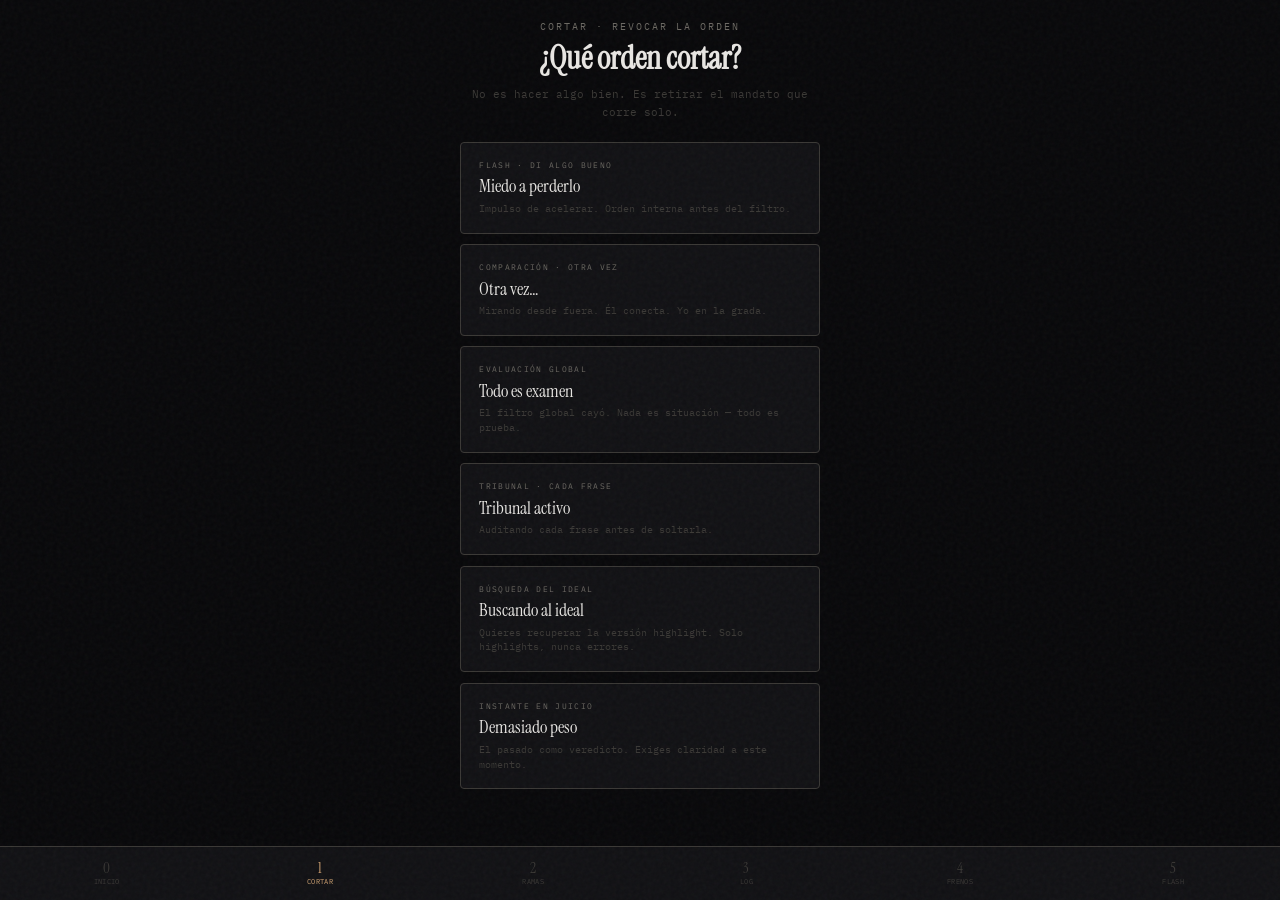
==== cortar.html @ 1bcad285 "Rewrite all modules around personal cycle map and shared assets Co-authored-by: Cursor <cursoragent@" ====
<!DOCTYPE html>
<html lang="es">
<head>
  <meta charset="UTF-8">
  <meta name="viewport" content="width=device-width, initial-scale=1.0, viewport-fit=cover, user-scalable=no">
  <meta name="apple-mobile-web-app-capable" content="yes">
  <meta name="theme-color" content="#08080a">
  <link rel="manifest" href="manifest.json">
  <title>Cortar · Sistema Flujo</title>
  <link rel="preconnect" href="https://fonts.googleapis.com">
  <link rel="preconnect" href="https://fonts.gstatic.com" crossorigin>
  <link href="https://fonts.googleapis.com/css2?family=IBM+Plex+Mono:wght@400;500&family=Instrument+Serif:ital@0;1&display=swap" rel="stylesheet">
  <link rel="stylesheet" href="assets/sistema.css">
  <style>
    .choose-screen { transition: opacity 0.35s, transform 0.35s; }
    .choose-screen.off { opacity: 0; pointer-events: none; transform: scale(0.97); }

    .trigger-big {
      font-family: 'Instrument Serif', serif;
      font-style: italic;
      font-size: clamp(1.6rem, 6vw, 2.2rem);
      color: var(--old);
      text-align: center;
      margin: 0.75rem 0;
    }

    .scoreboard {
      display: flex;
      align-items: flex-end;
      justify-content: center;
      gap: 2rem;
      margin-bottom: 1.5rem;
      opacity: 0;
      transition: opacity 0.5s;
    }
    .scoreboard.show { opacity: 1; }
    .scoreboard.cut .score-col { opacity: 0; transform: translateY(8px); filter: blur(3px); transition: 0.6s; }
    .score-col { display: flex; flex-direction: column; align-items: center; gap: 0.35rem; transition: 0.6s; }
    .score-bar { width: 3px; background: var(--dim); border-radius: 2px; }
    .score-col.them .score-bar { height: 64px; }
    .score-col.you .score-bar { height: 24px; }
    .score-label { font-size: 0.55rem; color: var(--muted); text-transform: uppercase; }

    .meter {
      width: min(200px, 70vw);
      height: 5px;
      background: var(--dim);
      border-radius: 3px;
      margin-bottom: 1.5rem;
      overflow: hidden;
      opacity: 0;
      transition: opacity 0.4s;
    }
    .meter.show { opacity: 1; }
    .meter-fill {
      height: 100%;
      background: var(--accent);
      width: 92%;
      transition: width 0.7s ease 0.15s;
    }
    .meter.cut .meter-fill { width: 0%; }
  </style>
</head>
<body class="no-scroll">
  <div class="grain" aria-hidden="true"></div>
  <div class="app full">
    <main class="page center choose-screen" id="choose">
      <p class="module-tag">Cortar · Revocar la orden</p>
      <h1 class="page-title" style="text-align:center">¿Qué orden cortar?</h1>
      <p class="page-sub" style="text-align:center;margin-bottom:1.25rem">No es hacer algo bien. Es retirar el mandato que corre solo.</p>
      <div class="stack" id="modeList"></div>
    </main>

    <main class="page center choose-screen off" id="ready" hidden>
      <p class="module-tag" id="readyTag">Corte</p>
      <p class="trigger-big" id="trigger"></p>
      <p class="page-sub" style="text-align:center" id="sub"></p>
      <button class="btn-round" id="activate" type="button">
        <span class="btn-round-label" id="btnLabel">Cortar</span>
      </button>
      <button class="text-btn" type="button" id="backModes" style="margin-top:1.25rem">← Elegir otra orden</button>
    </main>

    <section class="overlay-screen" id="cut" hidden aria-label="Corte activo">
      <div class="scoreboard" id="scoreboard" aria-hidden="true">
        <div class="score-col them"><div class="score-bar"></div><span class="score-label">Él</span></div>
        <div class="score-col you"><div class="score-bar"></div><span class="score-label">Tú</span></div>
      </div>
      <div class="meter" id="meter" aria-hidden="true"><div class="meter-fill" id="meterFill"></div></div>
      <p class="strike" id="old"></p>
      <p class="cut-text" id="cut"></p>
      <p class="anchor" id="anchor"></p>
      <p class="dismiss" id="dismiss">Toca para volver</p>
    </section>
  </div>

  <script src="assets/mapa.js"></script>
  <script>
    const modeLabels = {
      flash: 'Flash · Di algo bueno',
      comparacion: 'Comparación · Otra vez',
      evaluacion: 'Evaluación global',
      tribunal: 'Tribunal · Cada frase',
      ideal: 'Búsqueda del ideal',
      instante: 'Instante en juicio'
    };

    const choose = document.getElementById('choose');
    const ready = document.getElementById('ready');
    const cutScreen = document.getElementById('cut');
    const modeList = document.getElementById('modeList');

    modeList.innerHTML = Object.entries(MAPA.cortes).map(([key, c]) => `
      <button class="card" type="button" data-mode="${key}">
        <div class="card-id">${modeLabels[key] || key}</div>
        <div class="card-label">${c.trigger}</div>
        <div class="card-hint">${c.sub}</div>
      </button>
    `).join('');

    let currentMode = SISTEMA.qs('modo');
    let active = false;

    function pickMode(key) {
      currentMode = key;
      const c = MAPA.cortes[key];
      document.getElementById('readyTag').textContent = modeLabels[key] || key;
      document.getElementById('trigger').textContent = c.trigger;
      document.getElementById('sub').textContent = c.sub.replace(/<[^>]+>/g, '');
      document.getElementById('btnLabel').textContent = c.btn;
      choose.classList.add('off');
      setTimeout(() => {
        choose.hidden = true;
        ready.hidden = false;
        ready.classList.remove('off');
      }, 280);
    }

    if (currentMode && MAPA.cortes[currentMode]) pickMode(currentMode);

    modeList.querySelectorAll('[data-mode]').forEach(btn => {
      btn.addEventListener('click', () => pickMode(btn.dataset.mode));
    });

    document.getElementById('backModes').addEventListener('click', () => {
      ready.classList.add('off');
      setTimeout(() => {
        ready.hidden = true;
        choose.hidden = false;
        choose.classList.remove('off');
      }, 280);
    });

    function runCut() {
      if (active || !currentMode) return;
      active = true;
      const c = MAPA.cortes[currentMode];
      const sb = document.getElementById('scoreboard');
      const meter = document.getElementById('meter');

      ready.classList.add('off');
      cutScreen.hidden = false;

      sb.style.display = c.visual === 'scoreboard' ? 'flex' : 'none';
      meter.style.display = c.visual === 'meter' ? 'block' : 'none';

      document.getElementById('old').textContent = c.old;
      document.getElementById('cut').innerHTML = c.cut;
      document.getElementById('anchor').textContent = c.anchor;

      requestAnimationFrame(() => {
        cutScreen.classList.add('visible');
        if (c.visual === 'scoreboard') {
          sb.classList.add('show');
          setTimeout(() => sb.classList.add('cut'), 200);
        }
        if (c.visual === 'meter') {
          meter.classList.add('show');
          setTimeout(() => meter.classList.add('cut'), 200);
        }
        setTimeout(() => document.getElementById('old').classList.add('show'), 350);
        setTimeout(() => document.getElementById('cut').classList.add('show'), 500);
        setTimeout(() => {
          document.getElementById('anchor').classList.add('show');
          document.getElementById('dismiss').classList.add('show');
        }, 700);
      });
    }

    function resetCut() {
      if (!active) return;
      active = false;
      cutScreen.classList.remove('visible');
      ['old', 'cut', 'anchor', 'dismiss'].forEach(id => document.getElementById(id).classList.remove('show'));
      document.getElementById('scoreboard').classList.remove('show', 'cut');
      document.getElementById('meter').classList.remove('show', 'cut');
      setTimeout(() => {
        cutScreen.hidden = true;
        ready.classList.remove('off');
      }, 400);
    }

    document.getElementById('activate').addEventListener('click', runCut);
    cutScreen.addEventListener('click', resetCut);

    SISTEMA.injectNav('cortar.html');
  </script>
</body>
</html>
---- assets/sistema.css ----
:root {
  --bg: #08080a;
  --surface: #111114;
  --surface-2: #18181c;
  --text: #e8e6e3;
  --muted: #6b6862;
  --dim: #3a3835;
  --accent: #d4a574;
  --accent-glow: rgba(212, 165, 116, 0.15);
  --old: #8b5a5a;
  --good: #6a8a6a;
  --rama-a: #7a5c5c;
  --rama-b: #6a6a5a;
  --cut: #c9c5be;
  --nav-h: 3.35rem;
}

*, *::before, *::after {
  box-sizing: border-box;
  margin: 0;
  padding: 0;
  -webkit-tap-highlight-color: transparent;
}

html, body {
  height: 100%;
}

body {
  font-family: 'IBM Plex Mono', monospace;
  background: var(--bg);
  color: var(--text);
  touch-action: manipulation;
}

body.no-scroll { overflow: hidden; }
body.scroll { overflow-x: hidden; overflow-y: auto; }

.grain {
  position: fixed;
  inset: 0;
  pointer-events: none;
  opacity: 0.04;
  background-image: url("data:image/svg+xml,%3Csvg viewBox='0 0 256 256' xmlns='http://www.w3.org/2000/svg'%3E%3Cfilter id='n'%3E%3CfeTurbulence type='fractalNoise' baseFrequency='0.9' numOctaves='4' stitchTiles='stitch'/%3E%3C/filter%3E%3Crect width='100%25' height='100%25' filter='url(%23n)'/%3E%3C/svg%3E");
  z-index: 100;
}

.app {
  min-height: 100%;
  display: flex;
  flex-direction: column;
  position: relative;
}

.app.full { height: 100%; overflow: hidden; }

.page {
  flex: 1;
  padding: max(1.25rem, env(safe-area-inset-top)) 1.35rem calc(var(--nav-h) + 1.25rem + env(safe-area-inset-bottom));
}

.page.center {
  display: flex;
  flex-direction: column;
  align-items: center;
  justify-content: center;
}

.module-tag {
  font-size: 0.62rem;
  letter-spacing: 0.2em;
  text-transform: uppercase;
  color: var(--muted);
  margin-bottom: 0.4rem;
}

.page-title {
  font-family: 'Instrument Serif', serif;
  font-size: clamp(1.5rem, 5.5vw, 2rem);
  line-height: 1.2;
  margin-bottom: 0.5rem;
}

.page-sub {
  font-size: 0.68rem;
  color: var(--dim);
  line-height: 1.65;
  max-width: 340px;
}

.page-sub.wide { max-width: 100%; }

.serif {
  font-family: 'Instrument Serif', serif;
}

.italic { font-style: italic; }
.accent { color: var(--accent); }
.old { color: var(--old); }

.card {
  border: 1px solid var(--dim);
  background: var(--surface);
  border-radius: 4px;
  padding: 1rem 1.15rem;
  text-align: left;
  width: 100%;
  cursor: pointer;
  font-family: inherit;
  color: var(--text);
  transition: border-color 0.2s, box-shadow 0.2s, transform 0.12s;
  text-decoration: none;
  display: block;
}

.card:active { transform: scale(0.985); }

.card:hover, .card:focus-visible {
  border-color: var(--accent);
  box-shadow: 0 0 36px var(--accent-glow);
  outline: none;
}

.card-id {
  font-size: 0.52rem;
  letter-spacing: 0.16em;
  text-transform: uppercase;
  color: var(--muted);
  margin-bottom: 0.35rem;
}

.card-label {
  font-family: 'Instrument Serif', serif;
  font-size: 1.12rem;
  margin-bottom: 0.25rem;
  line-height: 1.25;
}

.card-hint {
  font-size: 0.62rem;
  color: var(--dim);
  line-height: 1.5;
}

.stack { display: flex; flex-direction: column; gap: 0.65rem; width: 100%; max-width: 360px; }

.btn-round {
  width: min(260px, 78vw);
  aspect-ratio: 1;
  border-radius: 50%;
  border: 1px solid var(--dim);
  background: radial-gradient(circle at 40% 35%, var(--surface) 0%, var(--bg) 70%);
  cursor: pointer;
  display: flex;
  flex-direction: column;
  align-items: center;
  justify-content: center;
  gap: 0.6rem;
  transition: border-color 0.3s, box-shadow 0.3s, transform 0.15s;
  font-family: inherit;
  color: var(--accent);
}

.btn-round:active { transform: scale(0.97); }
.btn-round:hover, .btn-round:focus-visible {
  border-color: var(--accent);
  box-shadow: 0 0 60px var(--accent-glow);
  outline: none;
}

.btn-round-label {
  font-size: 0.6rem;
  letter-spacing: 0.22em;
  text-transform: uppercase;
}

.overlay-screen {
  position: fixed;
  inset: 0;
  display: flex;
  flex-direction: column;
  align-items: center;
  justify-content: center;
  padding: 2rem 1.35rem calc(var(--nav-h) + 1.5rem + env(safe-area-inset-bottom));
  opacity: 0;
  pointer-events: none;
  transition: opacity 0.45s ease;
  z-index: 20;
}

.overlay-screen.visible { opacity: 1; pointer-events: auto; }

.strike {
  font-family: 'Instrument Serif', serif;
  font-style: italic;
  color: var(--old);
  text-decoration: line-through;
  text-align: center;
  max-width: 320px;
  line-height: 1.35;
  opacity: 0;
  transition: opacity 0.45s ease 0.15s;
}

.overlay-screen.visible .strike.show { opacity: 0.75; }

.cut-text {
  font-family: 'Instrument Serif', serif;
  font-size: clamp(1.35rem, 5.5vw, 2rem);
  line-height: 1.35;
  text-align: center;
  max-width: 340px;
  opacity: 0;
  transform: translateY(10px);
  transition: opacity 0.55s ease 0.35s, transform 0.55s ease 0.35s;
}

.overlay-screen.visible .cut-text.show { opacity: 1; transform: translateY(0); }

.anchor {
  position: absolute;
  bottom: calc(var(--nav-h) + 0.85rem + env(safe-area-inset-bottom));
  font-size: 0.55rem;
  letter-spacing: 0.1em;
  text-transform: uppercase;
  color: var(--dim);
  text-align: center;
  max-width: 280px;
  line-height: 1.55;
  opacity: 0;
  transition: opacity 0.45s ease 0.65s;
}

.overlay-screen.visible .anchor.show { opacity: 1; }

.dismiss {
  position: absolute;
  bottom: calc(var(--nav-h) + 0.2rem + env(safe-area-inset-bottom));
  font-size: 0.5rem;
  color: var(--dim);
  opacity: 0;
  transition: opacity 0.4s ease 0.8s;
}

.overlay-screen.visible .dismiss.show { opacity: 0.45; }

.hidden-ui {
  opacity: 0;
  pointer-events: none;
  transform: scale(0.97);
  transition: opacity 0.35s ease, transform 0.35s ease;
}

.cycle-box {
  border: 1px solid var(--dim);
  border-radius: 4px;
  padding: 1rem;
  margin: 1.25rem 0;
  font-size: 0.62rem;
  line-height: 1.7;
  color: var(--muted);
}

.cycle-box strong { color: var(--text); font-weight: 500; }

.cycle-step {
  padding: 0.35rem 0;
  border-left: 2px solid var(--dim);
  padding-left: 0.75rem;
  margin-left: 0.25rem;
}

.cycle-step.highlight { border-left-color: var(--accent); color: var(--text); }

.nuclear {
  border: 1px solid var(--old);
  background: rgba(139, 90, 90, 0.06);
  border-radius: 4px;
  padding: 0.85rem 1rem;
  margin: 1rem 0;
  font-size: 0.65rem;
  line-height: 1.6;
}

.nuclear-new {
  border-color: var(--accent);
  background: rgba(212, 165, 116, 0.06);
  margin-top: 0.5rem;
}

.bottom-nav {
  position: fixed;
  bottom: 0;
  left: 0;
  right: 0;
  height: calc(var(--nav-h) + env(safe-area-inset-bottom));
  padding-bottom: env(safe-area-inset-bottom);
  background: var(--surface);
  border-top: 1px solid var(--dim);
  display: flex;
  z-index: 40;
}

.nav-item {
  flex: 1;
  display: flex;
  flex-direction: column;
  align-items: center;
  justify-content: center;
  gap: 0.08rem;
  text-decoration: none;
  color: var(--dim);
  font-size: 0.42rem;
  letter-spacing: 0.05em;
  text-transform: uppercase;
  transition: color 0.2s;
}

.nav-item .nav-num {
  font-family: 'Instrument Serif', serif;
  font-size: 0.92rem;
  line-height: 1;
}

.nav-item.active { color: var(--accent); }

.link-btn {
  display: inline-block;
  padding: 0.7rem 1.25rem;
  border: 1px solid var(--accent);
  color: var(--accent);
  text-decoration: none;
  font-size: 0.6rem;
  letter-spacing: 0.18em;
  text-transform: uppercase;
  transition: background 0.2s, color 0.2s;
}

.link-btn:hover { background: var(--accent); color: var(--bg); }

.text-btn {
  background: none;
  border: none;
  color: var(--dim);
  font-family: inherit;
  font-size: 0.52rem;
  letter-spacing: 0.1em;
  text-transform: uppercase;
  cursor: pointer;
}

@media (prefers-reduced-motion: reduce) {
  *, *::before, *::after { transition-duration: 0.01ms !important; }
}
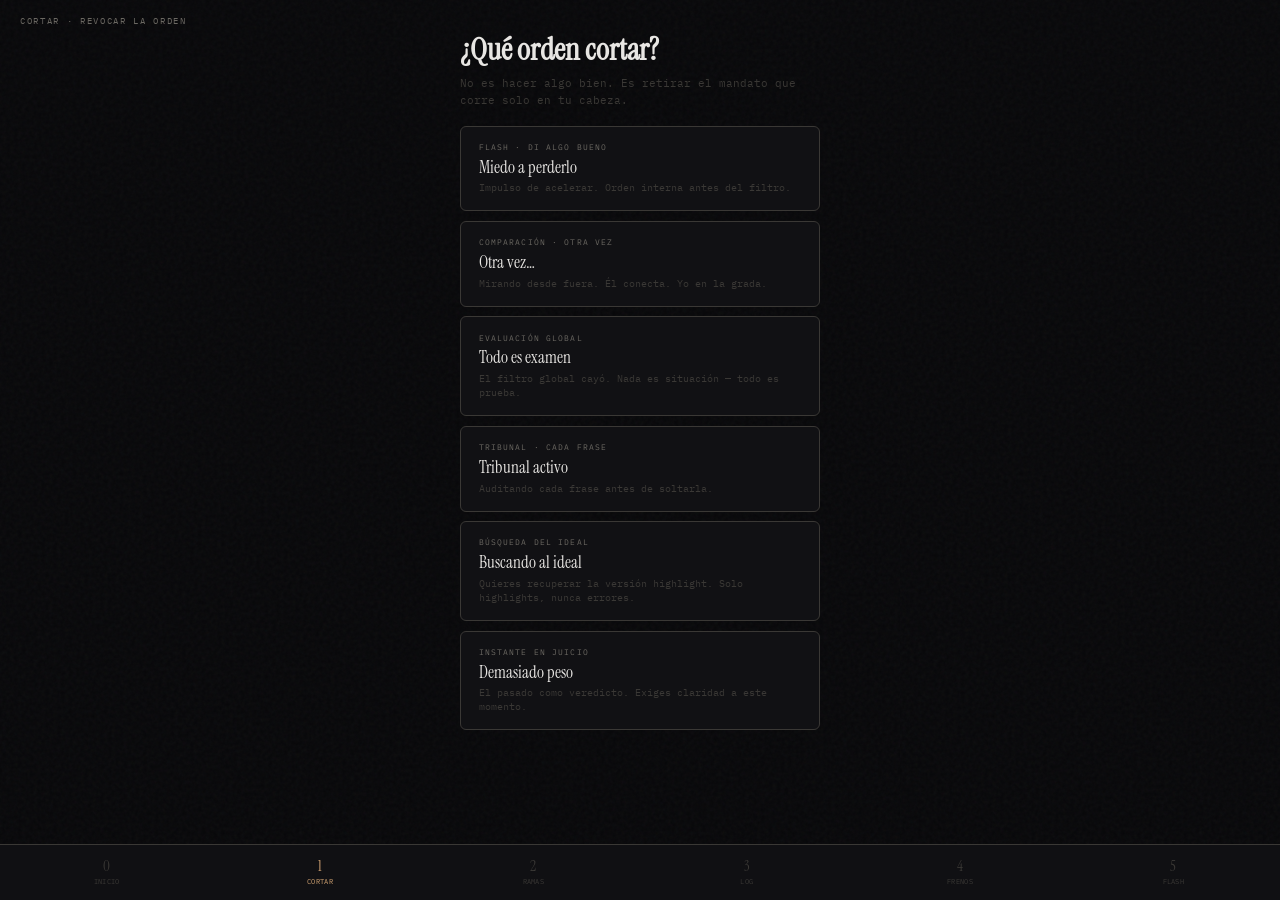
==== commit 19afc92b: "Fix cortar mobile: duplicate ids, z-index, scroll, touch handling Co-authored-by: Cursor <cursoragen" ====
--- a/cortar.html
+++ b/cortar.html
@@ -2,8 +2,10 @@
 <html lang="es">
 <head>
   <meta charset="UTF-8">
-  <meta name="viewport" content="width=device-width, initial-scale=1.0, viewport-fit=cover, user-scalable=no">
+  <meta name="viewport" content="width=device-width, initial-scale=1.0, maximum-scale=1.0, viewport-fit=cover, user-scalable=no">
+  <meta name="mobile-web-app-capable" content="yes">
   <meta name="apple-mobile-web-app-capable" content="yes">
+  <meta name="apple-mobile-web-app-status-bar-style" content="black-translucent">
   <meta name="theme-color" content="#08080a">
   <link rel="manifest" href="manifest.json">
   <title>Cortar · Sistema Flujo</title>
@@ -11,199 +13,62 @@
   <link rel="preconnect" href="https://fonts.gstatic.com" crossorigin>
   <link href="https://fonts.googleapis.com/css2?family=IBM+Plex+Mono:wght@400;500&family=Instrument+Serif:ital@0;1&display=swap" rel="stylesheet">
   <link rel="stylesheet" href="assets/sistema.css">
-  <style>
-    .choose-screen { transition: opacity 0.35s, transform 0.35s; }
-    .choose-screen.off { opacity: 0; pointer-events: none; transform: scale(0.97); }
-
-    .trigger-big {
-      font-family: 'Instrument Serif', serif;
-      font-style: italic;
-      font-size: clamp(1.6rem, 6vw, 2.2rem);
-      color: var(--old);
-      text-align: center;
-      margin: 0.75rem 0;
-    }
-
-    .scoreboard {
-      display: flex;
-      align-items: flex-end;
-      justify-content: center;
-      gap: 2rem;
-      margin-bottom: 1.5rem;
-      opacity: 0;
-      transition: opacity 0.5s;
-    }
-    .scoreboard.show { opacity: 1; }
-    .scoreboard.cut .score-col { opacity: 0; transform: translateY(8px); filter: blur(3px); transition: 0.6s; }
-    .score-col { display: flex; flex-direction: column; align-items: center; gap: 0.35rem; transition: 0.6s; }
-    .score-bar { width: 3px; background: var(--dim); border-radius: 2px; }
-    .score-col.them .score-bar { height: 64px; }
-    .score-col.you .score-bar { height: 24px; }
-    .score-label { font-size: 0.55rem; color: var(--muted); text-transform: uppercase; }
-
-    .meter {
-      width: min(200px, 70vw);
-      height: 5px;
-      background: var(--dim);
-      border-radius: 3px;
-      margin-bottom: 1.5rem;
-      overflow: hidden;
-      opacity: 0;
-      transition: opacity 0.4s;
-    }
-    .meter.show { opacity: 1; }
-    .meter-fill {
-      height: 100%;
-      background: var(--accent);
-      width: 92%;
-      transition: width 0.7s ease 0.15s;
-    }
-    .meter.cut .meter-fill { width: 0%; }
-  </style>
 </head>
 <body class="no-scroll">
   <div class="grain" aria-hidden="true"></div>
-  <div class="app full">
-    <main class="page center choose-screen" id="choose">
-      <p class="module-tag">Cortar · Revocar la orden</p>
-      <h1 class="page-title" style="text-align:center">¿Qué orden cortar?</h1>
-      <p class="page-sub" style="text-align:center;margin-bottom:1.25rem">No es hacer algo bien. Es retirar el mandato que corre solo.</p>
-      <div class="stack" id="modeList"></div>
-    </main>
 
-    <main class="page center choose-screen off" id="ready" hidden>
-      <p class="module-tag" id="readyTag">Corte</p>
-      <p class="trigger-big" id="trigger"></p>
-      <p class="page-sub" style="text-align:center" id="sub"></p>
-      <button class="btn-round" id="activate" type="button">
-        <span class="btn-round-label" id="btnLabel">Cortar</span>
-      </button>
-      <button class="text-btn" type="button" id="backModes" style="margin-top:1.25rem">← Elegir otra orden</button>
-    </main>
+  <div class="app full" id="app">
+    <!-- PANTALLA 1: Elegir orden -->
+    <section class="screen screen-pick active" id="screenPick" aria-label="Elegir orden">
+      <div class="page center scroll-y">
+        <p class="module-tag">Cortar · Revocar la orden</p>
+        <h1 class="page-title">¿Qué orden cortar?</h1>
+        <p class="page-sub">No es hacer algo bien. Es retirar el mandato que corre solo en tu cabeza.</p>
+        <div class="stack" id="modeList" aria-label="Tipos de corte"></div>
+      </div>
+    </section>
 
-    <section class="overlay-screen" id="cut" hidden aria-label="Corte activo">
-      <div class="scoreboard" id="scoreboard" aria-hidden="true">
-        <div class="score-col them"><div class="score-bar"></div><span class="score-label">Él</span></div>
-        <div class="score-col you"><div class="score-bar"></div><span class="score-label">Tú</span></div>
+    <!-- PANTALLA 2: Listo para cortar -->
+    <section class="screen screen-ready" id="screenReady" aria-label="Preparar corte">
+      <div class="page center justify" style="height:100%;padding-bottom:calc(var(--nav-h) + 1rem + var(--safe-bottom))">
+        <p class="module-tag" id="readyTag" style="align-self:center;text-align:center">Corte</p>
+        <p class="trigger-big" id="triggerText"></p>
+        <p class="page-sub" style="text-align:center;margin-bottom:1.75rem" id="triggerSub"></p>
+        <button class="btn-round" id="btnCut" type="button" aria-label="Ejecutar corte">
+          <span class="btn-round-ring" aria-hidden="true"></span>
+          <span class="btn-round-label" id="btnCutLabel">Cortar</span>
+        </button>
+        <button class="text-btn" type="button" id="btnBackPick">← Elegir otra orden</button>
       </div>
-      <div class="meter" id="meter" aria-hidden="true"><div class="meter-fill" id="meterFill"></div></div>
-      <p class="strike" id="old"></p>
-      <p class="cut-text" id="cut"></p>
-      <p class="anchor" id="anchor"></p>
-      <p class="dismiss" id="dismiss">Toca para volver</p>
+    </section>
+
+    <!-- PANTALLA 3: Corte activo (sobre la nav) -->
+    <section class="screen screen-cut" id="screenCut" aria-label="Corte activo">
+      <div class="cut-panel" id="cutPanel">
+        <div class="scoreboard is-hidden" id="scoreboard" aria-hidden="true">
+          <div class="score-col them">
+            <div class="score-bar"></div>
+            <span class="score-label">Él</span>
+          </div>
+          <div class="score-col you">
+            <div class="score-bar"></div>
+            <span class="score-label">Tú</span>
+          </div>
+        </div>
+
+        <div class="meter is-hidden" id="meter" aria-hidden="true">
+          <span class="meter-fill" id="meterFill"></span>
+        </div>
+
+        <p class="strike" id="textOld"></p>
+        <p class="cut-text" id="textCut"></p>
+        <p class="cut-anchor" id="textAnchor"></p>
+        <button class="cut-dismiss" id="btnDismiss" type="button">Toca para volver</button>
+      </div>
     </section>
   </div>
 
   <script src="assets/mapa.js"></script>
-  <script>
-    const modeLabels = {
-      flash: 'Flash · Di algo bueno',
-      comparacion: 'Comparación · Otra vez',
-      evaluacion: 'Evaluación global',
-      tribunal: 'Tribunal · Cada frase',
-      ideal: 'Búsqueda del ideal',
-      instante: 'Instante en juicio'
-    };
-
-    const choose = document.getElementById('choose');
-    const ready = document.getElementById('ready');
-    const cutScreen = document.getElementById('cut');
-    const modeList = document.getElementById('modeList');
-
-    modeList.innerHTML = Object.entries(MAPA.cortes).map(([key, c]) => `
-      <button class="card" type="button" data-mode="${key}">
-        <div class="card-id">${modeLabels[key] || key}</div>
-        <div class="card-label">${c.trigger}</div>
-        <div class="card-hint">${c.sub}</div>
-      </button>
-    `).join('');
-
-    let currentMode = SISTEMA.qs('modo');
-    let active = false;
-
-    function pickMode(key) {
-      currentMode = key;
-      const c = MAPA.cortes[key];
-      document.getElementById('readyTag').textContent = modeLabels[key] || key;
-      document.getElementById('trigger').textContent = c.trigger;
-      document.getElementById('sub').textContent = c.sub.replace(/<[^>]+>/g, '');
-      document.getElementById('btnLabel').textContent = c.btn;
-      choose.classList.add('off');
-      setTimeout(() => {
-        choose.hidden = true;
-        ready.hidden = false;
-        ready.classList.remove('off');
-      }, 280);
-    }
-
-    if (currentMode && MAPA.cortes[currentMode]) pickMode(currentMode);
-
-    modeList.querySelectorAll('[data-mode]').forEach(btn => {
-      btn.addEventListener('click', () => pickMode(btn.dataset.mode));
-    });
-
-    document.getElementById('backModes').addEventListener('click', () => {
-      ready.classList.add('off');
-      setTimeout(() => {
-        ready.hidden = true;
-        choose.hidden = false;
-        choose.classList.remove('off');
-      }, 280);
-    });
-
-    function runCut() {
-      if (active || !currentMode) return;
-      active = true;
-      const c = MAPA.cortes[currentMode];
-      const sb = document.getElementById('scoreboard');
-      const meter = document.getElementById('meter');
-
-      ready.classList.add('off');
-      cutScreen.hidden = false;
-
-      sb.style.display = c.visual === 'scoreboard' ? 'flex' : 'none';
-      meter.style.display = c.visual === 'meter' ? 'block' : 'none';
-
-      document.getElementById('old').textContent = c.old;
-      document.getElementById('cut').innerHTML = c.cut;
-      document.getElementById('anchor').textContent = c.anchor;
-
-      requestAnimationFrame(() => {
-        cutScreen.classList.add('visible');
-        if (c.visual === 'scoreboard') {
-          sb.classList.add('show');
-          setTimeout(() => sb.classList.add('cut'), 200);
-        }
-        if (c.visual === 'meter') {
-          meter.classList.add('show');
-          setTimeout(() => meter.classList.add('cut'), 200);
-        }
-        setTimeout(() => document.getElementById('old').classList.add('show'), 350);
-        setTimeout(() => document.getElementById('cut').classList.add('show'), 500);
-        setTimeout(() => {
-          document.getElementById('anchor').classList.add('show');
-          document.getElementById('dismiss').classList.add('show');
-        }, 700);
-      });
-    }
-
-    function resetCut() {
-      if (!active) return;
-      active = false;
-      cutScreen.classList.remove('visible');
-      ['old', 'cut', 'anchor', 'dismiss'].forEach(id => document.getElementById(id).classList.remove('show'));
-      document.getElementById('scoreboard').classList.remove('show', 'cut');
-      document.getElementById('meter').classList.remove('show', 'cut');
-      setTimeout(() => {
-        cutScreen.hidden = true;
-        ready.classList.remove('off');
-      }, 400);
-    }
-
-    document.getElementById('activate').addEventListener('click', runCut);
-    cutScreen.addEventListener('click', resetCut);
-
-    SISTEMA.injectNav('cortar.html');
-  </script>
+  <script src="assets/cortar.js"></script>
 </body>
 </html>
--- a/assets/sistema.css
+++ b/assets/sistema.css
@@ -12,7 +12,9 @@
   --rama-a: #7a5c5c;
   --rama-b: #6a6a5a;
   --cut: #c9c5be;
-  --nav-h: 3.35rem;
+  --nav-h: 3.5rem;
+  --safe-top: env(safe-area-inset-top, 0px);
+  --safe-bottom: env(safe-area-inset-bottom, 0px);
 }
 
 *, *::before, *::after {
@@ -22,19 +24,33 @@
   -webkit-tap-highlight-color: transparent;
 }
 
-html, body {
+html {
   height: 100%;
+  height: 100dvh;
 }
 
 body {
+  min-height: 100%;
+  min-height: 100dvh;
   font-family: 'IBM Plex Mono', monospace;
   background: var(--bg);
   color: var(--text);
   touch-action: manipulation;
-}
-
-body.no-scroll { overflow: hidden; }
-body.scroll { overflow-x: hidden; overflow-y: auto; }
+  -webkit-font-smoothing: antialiased;
+  overscroll-behavior: none;
+}
+
+body.no-scroll {
+  overflow: hidden;
+  position: fixed;
+  width: 100%;
+  inset: 0;
+}
+
+body.scroll {
+  overflow-x: hidden;
+  overflow-y: auto;
+}
 
 .grain {
   position: fixed;
@@ -42,111 +58,144 @@
   pointer-events: none;
   opacity: 0.04;
   background-image: url("data:image/svg+xml,%3Csvg viewBox='0 0 256 256' xmlns='http://www.w3.org/2000/svg'%3E%3Cfilter id='n'%3E%3CfeTurbulence type='fractalNoise' baseFrequency='0.9' numOctaves='4' stitchTiles='stitch'/%3E%3C/filter%3E%3Crect width='100%25' height='100%25' filter='url(%23n)'/%3E%3C/svg%3E");
-  z-index: 100;
+  z-index: 1;
 }
 
 .app {
-  min-height: 100%;
-  display: flex;
-  flex-direction: column;
   position: relative;
-}
-
-.app.full { height: 100%; overflow: hidden; }
+  min-height: 100dvh;
+  display: flex;
+  flex-direction: column;
+}
+
+.app.full {
+  height: 100dvh;
+  overflow: hidden;
+}
 
 .page {
   flex: 1;
-  padding: max(1.25rem, env(safe-area-inset-top)) 1.35rem calc(var(--nav-h) + 1.25rem + env(safe-area-inset-bottom));
+  width: 100%;
+  padding:
+    calc(0.85rem + var(--safe-top))
+    1.25rem
+    calc(var(--nav-h) + 0.85rem + var(--safe-bottom));
 }
 
 .page.center {
   display: flex;
   flex-direction: column;
   align-items: center;
+}
+
+.page.center.justify {
   justify-content: center;
 }
 
+.page.scroll-y {
+  overflow-y: auto;
+  overflow-x: hidden;
+  -webkit-overflow-scrolling: touch;
+  overscroll-behavior: contain;
+}
+
 .module-tag {
-  font-size: 0.62rem;
-  letter-spacing: 0.2em;
+  font-size: 0.58rem;
+  letter-spacing: 0.18em;
   text-transform: uppercase;
   color: var(--muted);
-  margin-bottom: 0.4rem;
+  margin-bottom: 0.35rem;
+  align-self: flex-start;
+  width: 100%;
+  max-width: 360px;
 }
 
 .page-title {
   font-family: 'Instrument Serif', serif;
-  font-size: clamp(1.5rem, 5.5vw, 2rem);
-  line-height: 1.2;
-  margin-bottom: 0.5rem;
+  font-size: clamp(1.45rem, 5.2vw, 1.95rem);
+  line-height: 1.15;
+  margin-bottom: 0.45rem;
+  width: 100%;
+  max-width: 360px;
 }
 
 .page-sub {
-  font-size: 0.68rem;
+  font-size: 0.67rem;
   color: var(--dim);
-  line-height: 1.65;
-  max-width: 340px;
+  line-height: 1.6;
+  max-width: 360px;
+  width: 100%;
+  margin-bottom: 1rem;
 }
 
 .page-sub.wide { max-width: 100%; }
 
-.serif {
-  font-family: 'Instrument Serif', serif;
-}
-
+.serif { font-family: 'Instrument Serif', serif; }
 .italic { font-style: italic; }
 .accent { color: var(--accent); }
 .old { color: var(--old); }
 
+.stack {
+  display: flex;
+  flex-direction: column;
+  gap: 0.6rem;
+  width: 100%;
+  max-width: 360px;
+}
+
 .card {
   border: 1px solid var(--dim);
   background: var(--surface);
-  border-radius: 4px;
-  padding: 1rem 1.15rem;
+  border-radius: 6px;
+  padding: 0.95rem 1.1rem;
+  min-height: 72px;
   text-align: left;
   width: 100%;
   cursor: pointer;
   font-family: inherit;
   color: var(--text);
-  transition: border-color 0.2s, box-shadow 0.2s, transform 0.12s;
+  transition: border-color 0.2s, background 0.2s, transform 0.1s;
   text-decoration: none;
   display: block;
-}
-
-.card:active { transform: scale(0.985); }
-
-.card:hover, .card:focus-visible {
+  -webkit-user-select: none;
+  user-select: none;
+}
+
+.card:active {
+  transform: scale(0.98);
+  background: var(--surface-2);
+}
+
+.card:focus-visible {
   border-color: var(--accent);
-  box-shadow: 0 0 36px var(--accent-glow);
   outline: none;
+  box-shadow: 0 0 0 2px var(--accent-glow);
 }
 
 .card-id {
-  font-size: 0.52rem;
-  letter-spacing: 0.16em;
+  font-size: 0.5rem;
+  letter-spacing: 0.14em;
   text-transform: uppercase;
   color: var(--muted);
-  margin-bottom: 0.35rem;
+  margin-bottom: 0.3rem;
 }
 
 .card-label {
   font-family: 'Instrument Serif', serif;
-  font-size: 1.12rem;
-  margin-bottom: 0.25rem;
+  font-size: 1.08rem;
+  margin-bottom: 0.2rem;
   line-height: 1.25;
 }
 
 .card-hint {
-  font-size: 0.62rem;
+  font-size: 0.6rem;
   color: var(--dim);
-  line-height: 1.5;
-}
-
-.stack { display: flex; flex-direction: column; gap: 0.65rem; width: 100%; max-width: 360px; }
+  line-height: 1.45;
+}
 
 .btn-round {
-  width: min(260px, 78vw);
-  aspect-ratio: 1;
+  width: min(220px, 72vw);
+  height: min(220px, 72vw);
   border-radius: 50%;
   border: 1px solid var(--dim);
   background: radial-gradient(circle at 40% 35%, var(--surface) 0%, var(--bg) 70%);
@@ -155,188 +204,217 @@
   flex-direction: column;
   align-items: center;
   justify-content: center;
-  gap: 0.6rem;
-  transition: border-color 0.3s, box-shadow 0.3s, transform 0.15s;
+  gap: 0.5rem;
+  transition: border-color 0.25s, box-shadow 0.25s, transform 0.1s;
   font-family: inherit;
   color: var(--accent);
-}
-
-.btn-round:active { transform: scale(0.97); }
-.btn-round:hover, .btn-round:focus-visible {
+  flex-shrink: 0;
+}
+
+.btn-round:active {
+  transform: scale(0.96);
   border-color: var(--accent);
-  box-shadow: 0 0 60px var(--accent-glow);
-  outline: none;
 }
 
 .btn-round-label {
-  font-size: 0.6rem;
-  letter-spacing: 0.22em;
-  text-transform: uppercase;
-}
-
-.overlay-screen {
-  position: fixed;
+  font-size: 0.58rem;
+  letter-spacing: 0.2em;
+  text-transform: uppercase;
+  pointer-events: none;
+}
+
+.btn-round-ring {
+  width: 44px;
+  height: 44px;
+  border: 2px solid var(--accent);
+  border-radius: 50%;
+  position: relative;
+  pointer-events: none;
+}
+
+.btn-round-ring::after {
+  content: '';
+  position: absolute;
+  top: 50%;
+  left: 50%;
+  width: 10px;
+  height: 10px;
+  background: var(--accent);
+  border-radius: 50%;
+  transform: translate(-50%, -50%);
+}
+
+.screen {
+  position: absolute;
   inset: 0;
   display: flex;
   flex-direction: column;
-  align-items: center;
-  justify-content: center;
-  padding: 2rem 1.35rem calc(var(--nav-h) + 1.5rem + env(safe-area-inset-bottom));
   opacity: 0;
+  visibility: hidden;
   pointer-events: none;
-  transition: opacity 0.45s ease;
-  z-index: 20;
-}
-
-.overlay-screen.visible { opacity: 1; pointer-events: auto; }
+  transition: opacity 0.32s ease, visibility 0.32s;
+  z-index: 2;
+}
+
+.screen.active {
+  opacity: 1;
+  visibility: visible;
+  pointer-events: auto;
+}
+
+.screen-pick { z-index: 2; }
+.screen-ready { z-index: 3; justify-content: center; align-items: center; padding-bottom: calc(var(--nav-h) + var(--safe-bottom)); }
+.screen-cut { z-index: 50; background: var(--bg); justify-content: center; align-items: center; }
+
+.cut-panel {
+  width: 100%;
+  max-width: 360px;
+  padding: 1.25rem;
+  display: flex;
+  flex-direction: column;
+  align-items: center;
+  text-align: center;
+}
 
 .strike {
   font-family: 'Instrument Serif', serif;
   font-style: italic;
+  font-size: clamp(1.1rem, 4.5vw, 1.45rem);
   color: var(--old);
   text-decoration: line-through;
-  text-align: center;
-  max-width: 320px;
   line-height: 1.35;
+  margin-bottom: 1.25rem;
   opacity: 0;
-  transition: opacity 0.45s ease 0.15s;
-}
-
-.overlay-screen.visible .strike.show { opacity: 0.75; }
+  transform: translateY(6px);
+  transition: opacity 0.4s ease, transform 0.4s ease;
+}
+
+.strike.show {
+  opacity: 0.8;
+  transform: translateY(0);
+}
 
 .cut-text {
   font-family: 'Instrument Serif', serif;
-  font-size: clamp(1.35rem, 5.5vw, 2rem);
-  line-height: 1.35;
-  text-align: center;
-  max-width: 340px;
+  font-size: clamp(1.35rem, 5.8vw, 2rem);
+  line-height: 1.3;
+  margin-bottom: 1.5rem;
   opacity: 0;
   transform: translateY(10px);
-  transition: opacity 0.55s ease 0.35s, transform 0.55s ease 0.35s;
-}
-
-.overlay-screen.visible .cut-text.show { opacity: 1; transform: translateY(0); }
-
-.anchor {
-  position: absolute;
-  bottom: calc(var(--nav-h) + 0.85rem + env(safe-area-inset-bottom));
+  transition: opacity 0.45s ease 0.12s, transform 0.45s ease 0.12s;
+}
+
+.cut-text.show {
+  opacity: 1;
+  transform: translateY(0);
+}
+
+.cut-text em { font-style: italic; color: var(--accent); }
+
+.cut-anchor {
   font-size: 0.55rem;
   letter-spacing: 0.1em;
   text-transform: uppercase;
   color: var(--dim);
+  line-height: 1.55;
+  max-width: 280px;
+  opacity: 0;
+  transition: opacity 0.4s ease 0.28s;
+}
+
+.cut-anchor.show { opacity: 1; }
+
+.cut-dismiss {
+  margin-top: 2rem;
+  font-size: 0.52rem;
+  color: var(--muted);
+  letter-spacing: 0.08em;
+  text-transform: uppercase;
+  padding: 0.75rem 1rem;
+  min-height: 44px;
+  display: flex;
+  align-items: center;
+  opacity: 0;
+  transition: opacity 0.35s ease 0.4s;
+}
+
+.cut-dismiss.show { opacity: 0.55; }
+
+.scoreboard {
+  display: flex;
+  align-items: flex-end;
+  justify-content: center;
+  gap: 2.5rem;
+  margin-bottom: 1.75rem;
+  min-height: 80px;
+}
+
+.scoreboard.is-hidden { display: none; }
+
+.score-col {
+  display: flex;
+  flex-direction: column;
+  align-items: center;
+  gap: 0.35rem;
+  transition: opacity 0.55s ease, transform 0.55s ease, filter 0.55s ease;
+}
+
+.scoreboard.cut .score-col {
+  opacity: 0;
+  transform: translateY(8px);
+  filter: blur(3px);
+}
+
+.score-bar {
+  width: 3px;
+  background: var(--dim);
+  border-radius: 2px;
+}
+
+.score-col.them .score-bar { height: 56px; background: var(--accent); opacity: 0.7; }
+.score-col.you .score-bar { height: 22px; }
+
+.score-label {
+  font-size: 0.52rem;
+  color: var(--muted);
+  text-transform: uppercase;
+  letter-spacing: 0.08em;
+}
+
+.meter {
+  width: min(200px, 65vw);
+  height: 4px;
+  background: var(--dim);
+  border-radius: 2px;
+  margin-bottom: 1.75rem;
+  overflow: hidden;
+}
+
+.meter.is-hidden { display: none; }
+
+.meter-fill {
+  display: block;
+  height: 100%;
+  width: 100%;
+  background: var(--accent);
+  transform: scaleX(1);
+  transform-origin: left center;
+  transition: transform 0.65s ease 0.1s;
+}
+
+.meter.cut .meter-fill {
+  transform: scaleX(0);
+}
+
+.trigger-big {
+  font-family: 'Instrument Serif', serif;
+  font-style: italic;
+  font-size: clamp(1.55rem, 6vw, 2.1rem);
+  color: var(--old);
   text-align: center;
-  max-width: 280px;
-  line-height: 1.55;
-  opacity: 0;
-  transition: opacity 0.45s ease 0.65s;
-}
-
-.overlay-screen.visible .anchor.show { opacity: 1; }
-
-.dismiss {
-  position: absolute;
-  bottom: calc(var(--nav-h) + 0.2rem + env(safe-area-inset-bottom));
-  font-size: 0.5rem;
-  color: var(--dim);
-  opacity: 0;
-  transition: opacity 0.4s ease 0.8s;
-}
-
-.overlay-screen.visible .dismiss.show { opacity: 0.45; }
-
-.hidden-ui {
-  opacity: 0;
-  pointer-events: none;
-  transform: scale(0.97);
-  transition: opacity 0.35s ease, transform 0.35s ease;
-}
-
-.cycle-box {
-  border: 1px solid var(--dim);
-  border-radius: 4px;
-  padding: 1rem;
-  margin: 1.25rem 0;
-  font-size: 0.62rem;
-  line-height: 1.7;
-  color: var(--muted);
-}
-
-.cycle-box strong { color: var(--text); font-weight: 500; }
-
-.cycle-step {
-  padding: 0.35rem 0;
-  border-left: 2px solid var(--dim);
-  padding-left: 0.75rem;
-  margin-left: 0.25rem;
-}
-
-.cycle-step.highlight { border-left-color: var(--accent); color: var(--text); }
-
-.nuclear {
-  border: 1px solid var(--old);
-  background: rgba(139, 90, 90, 0.06);
-  border-radius: 4px;
-  padding: 0.85rem 1rem;
-  margin: 1rem 0;
-  font-size: 0.65rem;
-  line-height: 1.6;
-}
-
-.nuclear-new {
-  border-color: var(--accent);
-  background: rgba(212, 165, 116, 0.06);
-  margin-top: 0.5rem;
-}
-
-.bottom-nav {
-  position: fixed;
-  bottom: 0;
-  left: 0;
-  right: 0;
-  height: calc(var(--nav-h) + env(safe-area-inset-bottom));
-  padding-bottom: env(safe-area-inset-bottom);
-  background: var(--surface);
-  border-top: 1px solid var(--dim);
-  display: flex;
-  z-index: 40;
-}
-
-.nav-item {
-  flex: 1;
-  display: flex;
-  flex-direction: column;
-  align-items: center;
-  justify-content: center;
-  gap: 0.08rem;
-  text-decoration: none;
-  color: var(--dim);
-  font-size: 0.42rem;
-  letter-spacing: 0.05em;
-  text-transform: uppercase;
-  transition: color 0.2s;
-}
-
-.nav-item .nav-num {
-  font-family: 'Instrument Serif', serif;
-  font-size: 0.92rem;
-  line-height: 1;
-}
-
-.nav-item.active { color: var(--accent); }
-
-.link-btn {
-  display: inline-block;
-  padding: 0.7rem 1.25rem;
-  border: 1px solid var(--accent);
-  color: var(--accent);
-  text-decoration: none;
-  font-size: 0.6rem;
-  letter-spacing: 0.18em;
-  text-transform: uppercase;
-  transition: background 0.2s, color 0.2s;
-}
-
-.link-btn:hover { background: var(--accent); color: var(--bg); }
+  margin: 0.5rem 0 0.75rem;
+  line-height: 1.15;
+}
 
 .text-btn {
   background: none;
@@ -347,8 +425,103 @@
   letter-spacing: 0.1em;
   text-transform: uppercase;
   cursor: pointer;
+  padding: 0.75rem;
+  min-height: 44px;
+  margin-top: 0.5rem;
+}
+
+.cycle-box {
+  border: 1px solid var(--dim);
+  border-radius: 6px;
+  padding: 1rem;
+  margin: 1rem 0;
+  font-size: 0.62rem;
+  line-height: 1.65;
+  color: var(--muted);
+}
+
+.cycle-step {
+  padding: 0.3rem 0 0.3rem 0.65rem;
+  border-left: 2px solid var(--dim);
+  margin-left: 0.15rem;
+}
+
+.cycle-step.highlight {
+  border-left-color: var(--accent);
+  color: var(--text);
+}
+
+.nuclear {
+  border: 1px solid var(--old);
+  background: rgba(139, 90, 90, 0.06);
+  border-radius: 6px;
+  padding: 0.8rem 0.95rem;
+  margin: 0.85rem 0;
+  font-size: 0.63rem;
+  line-height: 1.55;
+}
+
+.nuclear-new {
+  border-color: var(--accent);
+  background: rgba(212, 165, 116, 0.06);
+}
+
+.bottom-nav {
+  position: fixed;
+  bottom: 0;
+  left: 0;
+  right: 0;
+  height: calc(var(--nav-h) + var(--safe-bottom));
+  padding-bottom: var(--safe-bottom);
+  background: rgba(17, 17, 20, 0.96);
+  backdrop-filter: blur(8px);
+  -webkit-backdrop-filter: blur(8px);
+  border-top: 1px solid var(--dim);
+  display: flex;
+  z-index: 30;
+}
+
+.nav-item {
+  flex: 1;
+  display: flex;
+  flex-direction: column;
+  align-items: center;
+  justify-content: center;
+  gap: 0.12rem;
+  text-decoration: none;
+  color: var(--dim);
+  font-size: 0.42rem;
+  letter-spacing: 0.04em;
+  text-transform: uppercase;
+  min-height: 44px;
+  padding: 0.25rem 0;
+}
+
+.nav-item .nav-num {
+  font-family: 'Instrument Serif', serif;
+  font-size: 0.95rem;
+  line-height: 1;
+}
+
+.nav-item.active { color: var(--accent); }
+
+.link-btn {
+  display: inline-flex;
+  align-items: center;
+  justify-content: center;
+  min-height: 44px;
+  padding: 0.65rem 1.15rem;
+  border: 1px solid var(--accent);
+  color: var(--accent);
+  text-decoration: none;
+  font-size: 0.58rem;
+  letter-spacing: 0.16em;
+  text-transform: uppercase;
 }
 
 @media (prefers-reduced-motion: reduce) {
-  *, *::before, *::after { transition-duration: 0.01ms !important; }
-}
+  *, *::before, *::after {
+    transition-duration: 0.01ms !important;
+    animation-duration: 0.01ms !important;
+  }
+}
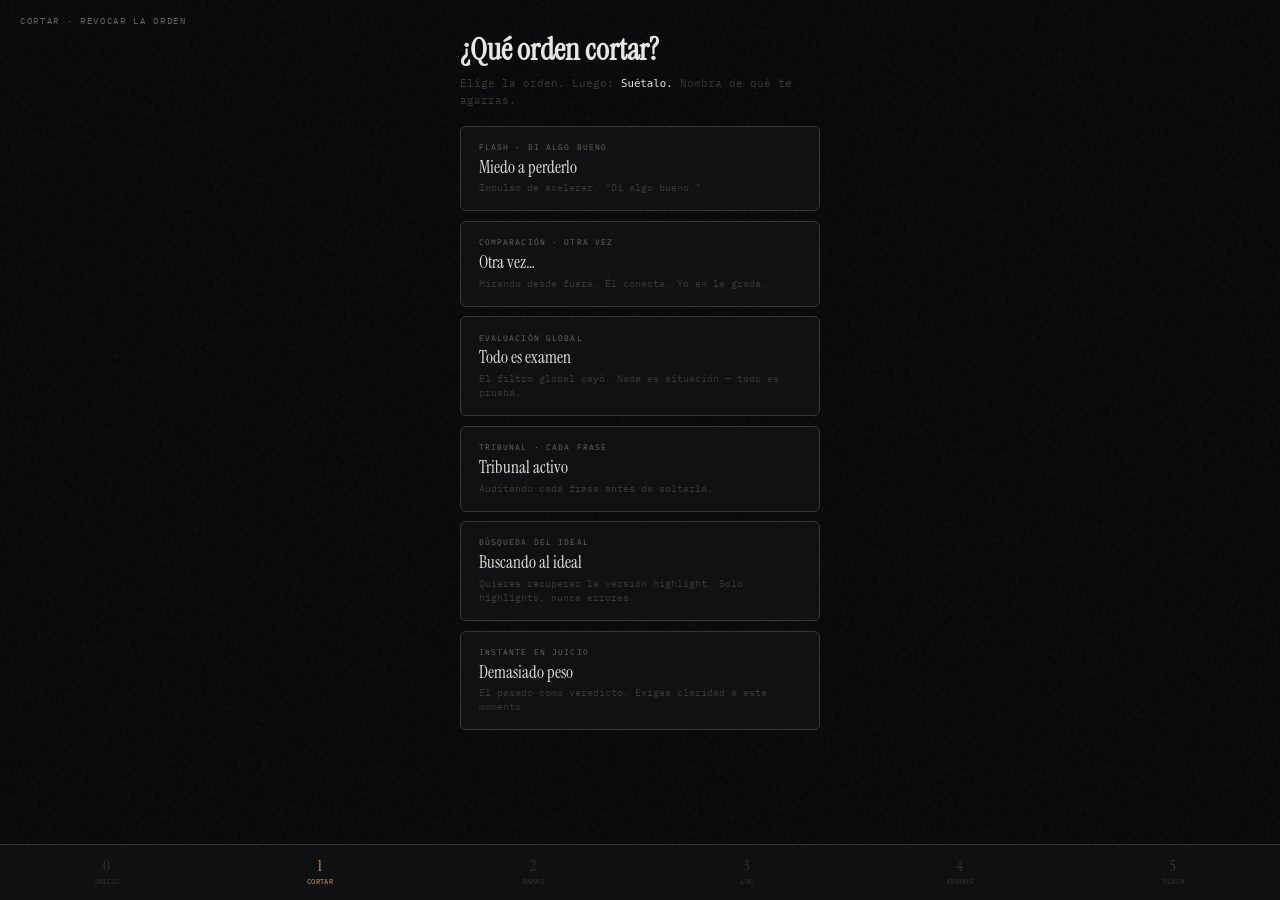
==== commit 2a0b6859: "Centrar Suétalo como palabra ancla en Flash y Cortar. Unifica el corte con agarre contextual y la pr" ====
--- a/cortar.html
+++ b/cortar.html
@@ -23,7 +23,7 @@
       <div class="page center scroll-y">
         <p class="module-tag">Cortar · Revocar la orden</p>
         <h1 class="page-title">¿Qué orden cortar?</h1>
-        <p class="page-sub">No es hacer algo bien. Es retirar el mandato que corre solo en tu cabeza.</p>
+        <p class="page-sub">Elige la orden. Luego: <strong style="color:var(--text);font-weight:500">Suétalo.</strong> Nombra de qué te agarras.</p>
         <div class="stack" id="modeList" aria-label="Tipos de corte"></div>
       </div>
     </section>
@@ -61,7 +61,8 @@
         </div>
 
         <p class="strike" id="textOld"></p>
-        <p class="cut-text" id="textCut"></p>
+        <p class="cut-text em" id="textCut">Suétalo.</p>
+        <p class="cut-agarre" id="textAgarre"></p>
         <p class="cut-anchor" id="textAnchor"></p>
         <button class="cut-dismiss" id="btnDismiss" type="button">Toca para volver</button>
       </div>
--- a/assets/sistema.css
+++ b/assets/sistema.css
@@ -298,7 +298,7 @@
   font-family: 'Instrument Serif', serif;
   font-size: clamp(1.35rem, 5.8vw, 2rem);
   line-height: 1.3;
-  margin-bottom: 1.5rem;
+  margin-bottom: 1rem;
   opacity: 0;
   transform: translateY(10px);
   transition: opacity 0.45s ease 0.12s, transform 0.45s ease 0.12s;
@@ -309,7 +309,28 @@
   transform: translateY(0);
 }
 
+.cut-text.em {
+  font-size: clamp(2.2rem, 10vw, 3.2rem);
+  font-style: italic;
+  color: var(--accent);
+  margin-bottom: 1.25rem;
+  letter-spacing: -0.02em;
+}
+
 .cut-text em { font-style: italic; color: var(--accent); }
+
+.cut-agarre {
+  font-size: 0.62rem;
+  color: var(--muted);
+  line-height: 1.6;
+  max-width: 300px;
+  text-align: center;
+  margin-bottom: 1.25rem;
+  opacity: 0;
+  transition: opacity 0.45s ease 0.22s;
+}
+
+.cut-agarre.show { opacity: 1; }
 
 .cut-anchor {
   font-size: 0.55rem;
